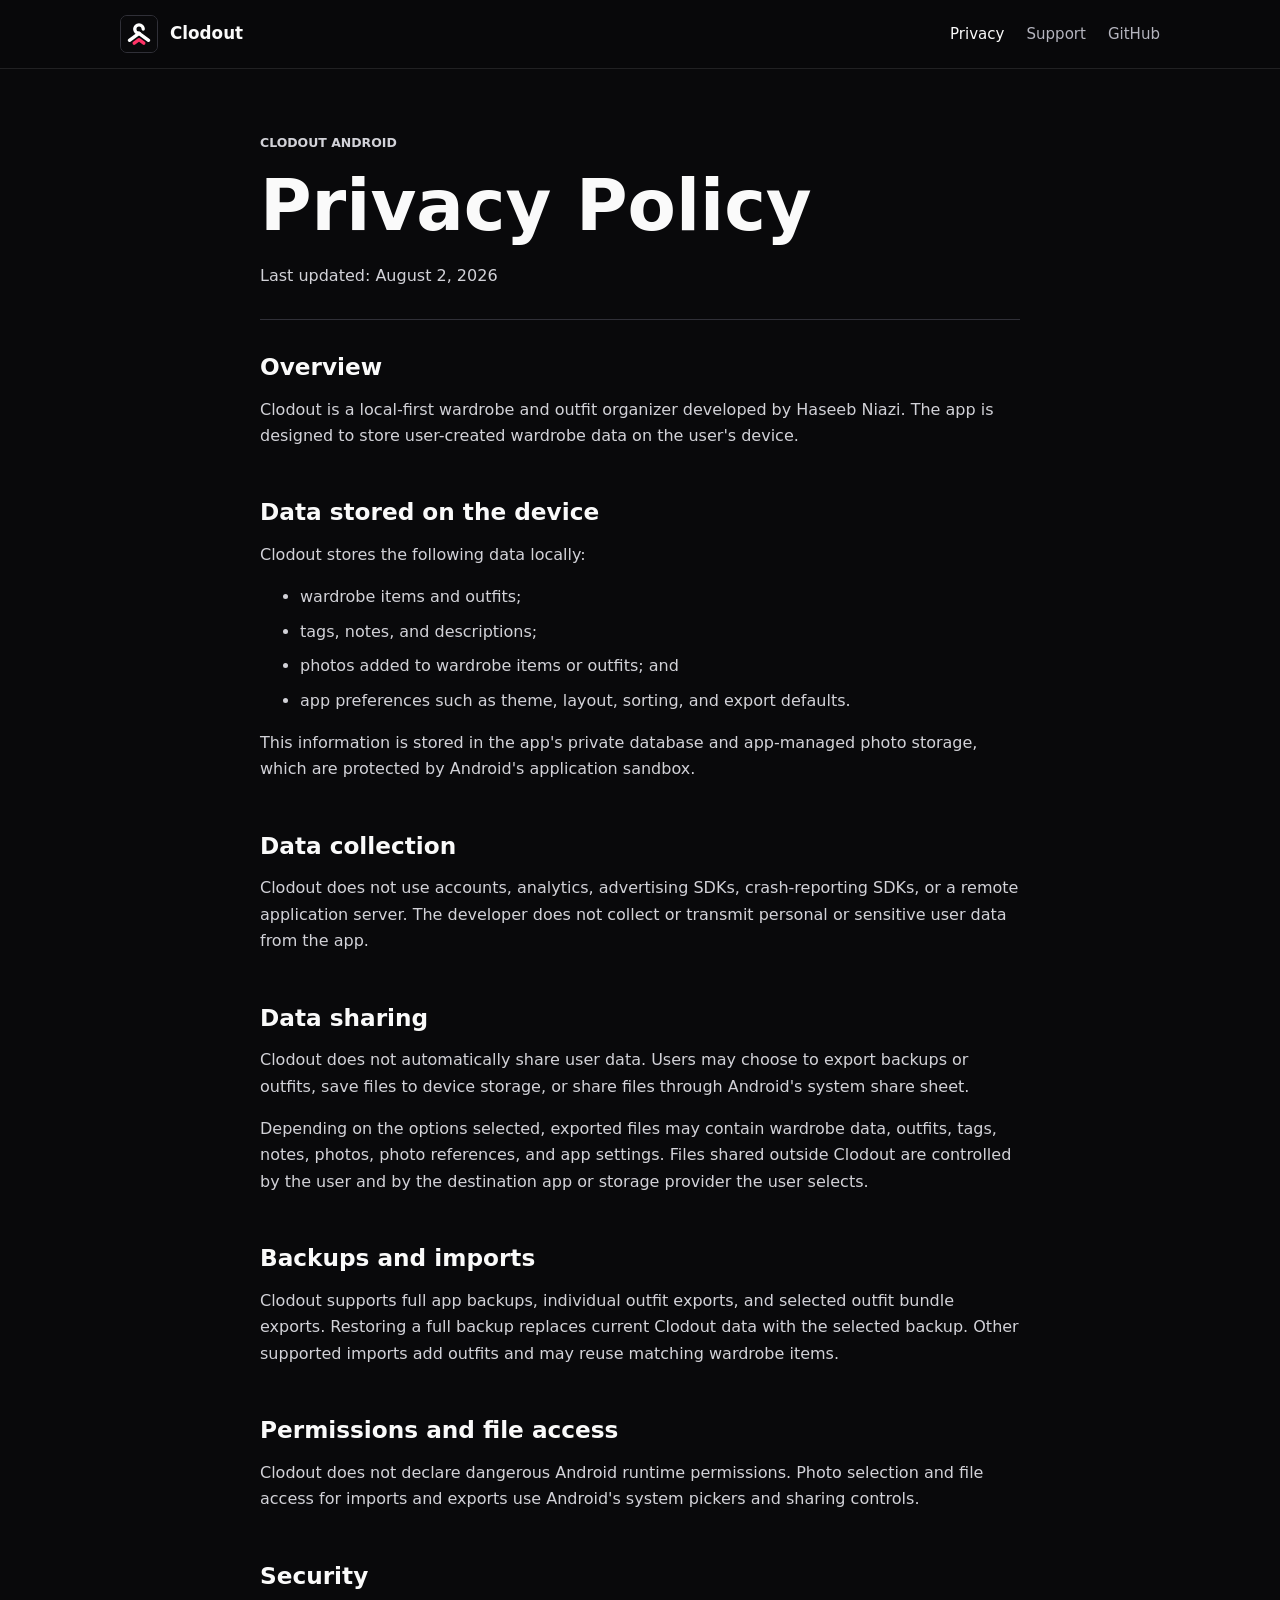
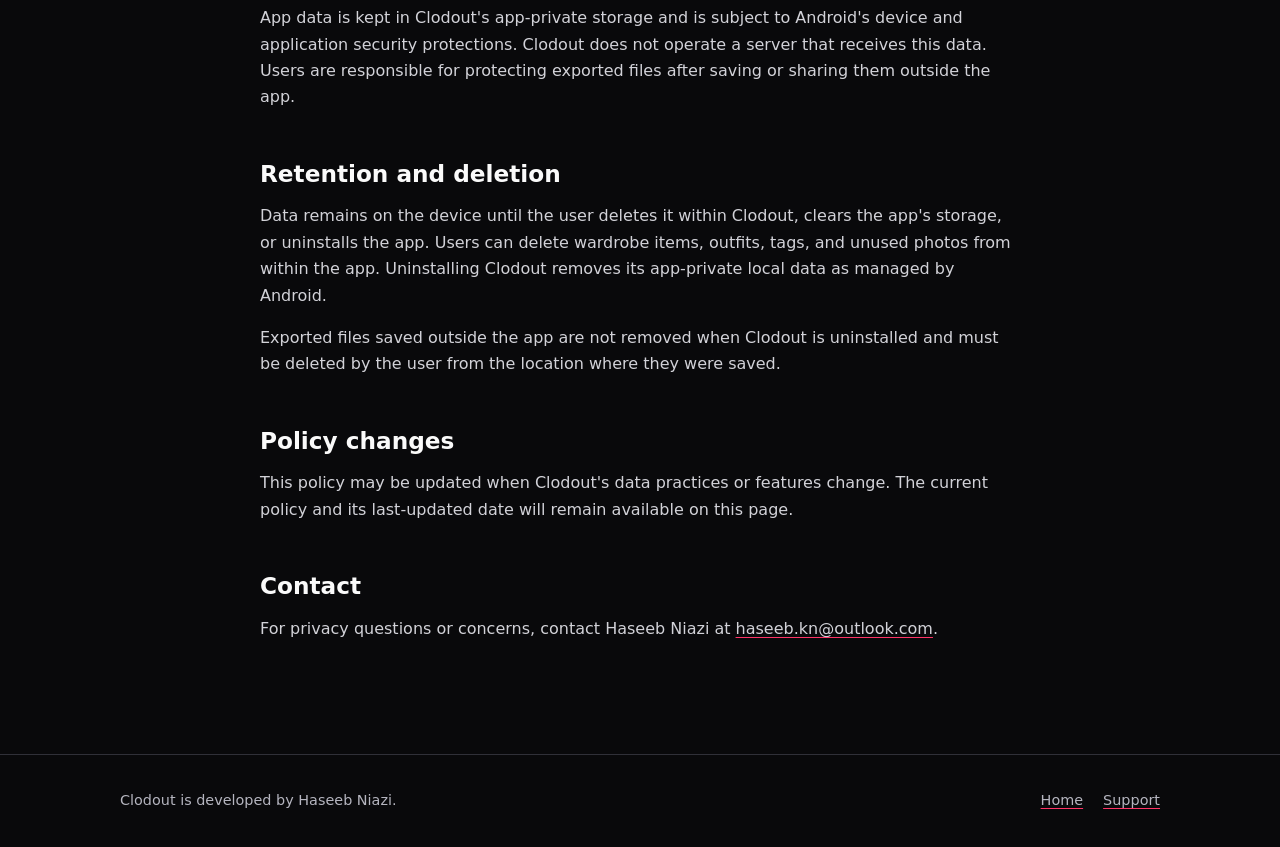
==== privacy/index.html @ 92f89fe3 "Create Clodout public website" ====
<!doctype html>
<html lang="en-US">
<head>
    <meta charset="utf-8">
    <meta name="viewport" content="width=device-width, initial-scale=1">
    <meta name="theme-color" content="#09090b">
    <meta name="description" content="Privacy Policy for the Clodout Android app.">
    <title>Privacy Policy | Clodout</title>
    <link rel="icon" href="/assets/logo.svg" type="image/svg+xml">
    <link rel="stylesheet" href="/assets/styles.css">
</head>
<body>
    <a class="skip-link" href="#main">Skip to content</a>
    <header class="site-header">
        <div class="header-inner">
            <a class="brand" href="/" aria-label="Clodout home">
                <img src="/assets/logo.svg" alt="">
                <span>Clodout</span>
            </a>
            <nav class="site-nav" aria-label="Primary navigation">
                <a href="/privacy/" aria-current="page">Privacy</a>
                <a href="/support/">Support</a>
                <a href="https://github.com/Clodout/clodout-android">GitHub</a>
            </nav>
        </div>
    </header>

    <main id="main" class="content document">
        <header class="document-header">
            <p class="eyebrow">Clodout Android</p>
            <h1>Privacy Policy</h1>
            <p class="updated">Last updated: August 2, 2026</p>
        </header>

        <section>
            <h2>Overview</h2>
            <p>Clodout is a local-first wardrobe and outfit organizer developed by Haseeb Niazi. The app is designed to store user-created wardrobe data on the user's device.</p>
        </section>

        <section>
            <h2>Data stored on the device</h2>
            <p>Clodout stores the following data locally:</p>
            <ul>
                <li>wardrobe items and outfits;</li>
                <li>tags, notes, and descriptions;</li>
                <li>photos added to wardrobe items or outfits; and</li>
                <li>app preferences such as theme, layout, sorting, and export defaults.</li>
            </ul>
            <p>This information is stored in the app's private database and app-managed photo storage, which are protected by Android's application sandbox.</p>
        </section>

        <section>
            <h2>Data collection</h2>
            <p>Clodout does not use accounts, analytics, advertising SDKs, crash-reporting SDKs, or a remote application server. The developer does not collect or transmit personal or sensitive user data from the app.</p>
        </section>

        <section>
            <h2>Data sharing</h2>
            <p>Clodout does not automatically share user data. Users may choose to export backups or outfits, save files to device storage, or share files through Android's system share sheet.</p>
            <p>Depending on the options selected, exported files may contain wardrobe data, outfits, tags, notes, photos, photo references, and app settings. Files shared outside Clodout are controlled by the user and by the destination app or storage provider the user selects.</p>
        </section>

        <section>
            <h2>Backups and imports</h2>
            <p>Clodout supports full app backups, individual outfit exports, and selected outfit bundle exports. Restoring a full backup replaces current Clodout data with the selected backup. Other supported imports add outfits and may reuse matching wardrobe items.</p>
        </section>

        <section>
            <h2>Permissions and file access</h2>
            <p>Clodout does not declare dangerous Android runtime permissions. Photo selection and file access for imports and exports use Android's system pickers and sharing controls.</p>
        </section>

        <section>
            <h2>Security</h2>
            <p>App data is kept in Clodout's app-private storage and is subject to Android's device and application security protections. Clodout does not operate a server that receives this data. Users are responsible for protecting exported files after saving or sharing them outside the app.</p>
        </section>

        <section>
            <h2>Retention and deletion</h2>
            <p>Data remains on the device until the user deletes it within Clodout, clears the app's storage, or uninstalls the app. Users can delete wardrobe items, outfits, tags, and unused photos from within the app. Uninstalling Clodout removes its app-private local data as managed by Android.</p>
            <p>Exported files saved outside the app are not removed when Clodout is uninstalled and must be deleted by the user from the location where they were saved.</p>
        </section>

        <section>
            <h2>Policy changes</h2>
            <p>This policy may be updated when Clodout's data practices or features change. The current policy and its last-updated date will remain available on this page.</p>
        </section>

        <section>
            <h2>Contact</h2>
            <p>For privacy questions or concerns, contact Haseeb Niazi at <a href="mailto:haseeb.kn@outlook.com">haseeb.kn@outlook.com</a>.</p>
        </section>
    </main>

    <footer class="site-footer">
        <div class="footer-inner">
            <span>Clodout is developed by Haseeb Niazi.</span>
            <div class="footer-links">
                <a href="/">Home</a>
                <a href="/support/">Support</a>
            </div>
        </div>
    </footer>
</body>
</html>
---- assets/styles.css ----
:root {
    color-scheme: dark;
    --background: #09090b;
    --surface: #151519;
    --surface-raised: #1e1e24;
    --text: #fafafa;
    --muted: #b5b5bf;
    --border: #303038;
    --accent: #ff3366;
    --accent-hover: #ff5c84;
    --focus: #76a9ff;
    font-family: Inter, ui-sans-serif, system-ui, -apple-system, BlinkMacSystemFont, "Segoe UI", sans-serif;
    font-synthesis: none;
}

* {
    box-sizing: border-box;
}

html {
    background: var(--background);
    scroll-behavior: smooth;
}

body {
    min-width: 320px;
    margin: 0;
    color: var(--text);
    background: var(--background);
    line-height: 1.65;
}

a {
    color: inherit;
    text-decoration-color: var(--accent);
    text-underline-offset: 0.2em;
}

a:hover {
    color: var(--accent-hover);
}

a:focus-visible {
    outline: 3px solid var(--focus);
    outline-offset: 4px;
    border-radius: 2px;
}

.skip-link {
    position: fixed;
    z-index: 10;
    top: 12px;
    left: 12px;
    padding: 10px 14px;
    color: #09090b;
    background: #ffffff;
    transform: translateY(-160%);
}

.skip-link:focus {
    transform: translateY(0);
}

.site-header {
    position: sticky;
    z-index: 5;
    top: 0;
    border-bottom: 1px solid rgba(255, 255, 255, 0.1);
    background: rgba(9, 9, 11, 0.94);
    backdrop-filter: blur(14px);
}

.header-inner,
.content,
.footer-inner {
    width: min(100% - 40px, 1040px);
    margin-inline: auto;
}

.header-inner {
    min-height: 68px;
    display: flex;
    align-items: center;
    justify-content: space-between;
    gap: 24px;
}

.brand {
    display: inline-flex;
    align-items: center;
    gap: 12px;
    font-size: 1.05rem;
    font-weight: 700;
    text-decoration: none;
}

.brand img {
    width: 38px;
    height: 38px;
    border: 1px solid var(--border);
    border-radius: 7px;
}

.site-nav {
    display: flex;
    align-items: center;
    gap: 22px;
    font-size: 0.94rem;
}

.site-nav a {
    color: var(--muted);
    text-decoration: none;
}

.site-nav a[aria-current="page"],
.site-nav a:hover {
    color: var(--text);
}

.hero {
    min-height: min(78vh, 760px);
    display: grid;
    align-content: center;
    padding-block: 72px 88px;
    border-bottom: 1px solid var(--border);
}

.hero-mark {
    width: 96px;
    height: 96px;
    margin-bottom: 28px;
    border: 1px solid var(--border);
    border-radius: 8px;
}

.eyebrow {
    margin: 0 0 12px;
    color: var(--accent);
    font-size: 0.78rem;
    font-weight: 750;
    letter-spacing: 0;
    text-transform: uppercase;
}

h1,
h2,
h3 {
    margin: 0;
    line-height: 1.15;
    letter-spacing: 0;
}

h1 {
    max-width: 780px;
    font-size: 6.5rem;
}

.hero-copy {
    max-width: 680px;
    margin: 24px 0 0;
    color: var(--muted);
    font-size: 1.4rem;
}

.status {
    display: inline-flex;
    align-items: center;
    gap: 9px;
    margin-top: 34px;
    color: var(--muted);
    font-size: 0.93rem;
}

.status::before {
    width: 8px;
    height: 8px;
    border-radius: 50%;
    background: var(--accent);
    content: "";
}

.feature-band {
    padding-block: 76px;
}

.feature-grid {
    display: grid;
    grid-template-columns: repeat(3, 1fr);
    gap: 1px;
    overflow: hidden;
    border: 1px solid var(--border);
    border-radius: 8px;
    background: var(--border);
}

.feature {
    min-height: 210px;
    padding: 28px;
    background: var(--surface);
}

.feature h2 {
    font-size: 1.12rem;
}

.feature p {
    margin: 14px 0 0;
    color: var(--muted);
}

.document {
    max-width: 760px;
    padding-block: 64px 96px;
}

.document-header {
    padding-bottom: 30px;
    border-bottom: 1px solid var(--border);
}

.document h1 {
    font-size: 4.4rem;
}

.updated {
    margin: 16px 0 0;
    color: var(--muted);
}

.document section {
    padding-top: 34px;
}

.document h2 {
    font-size: 1.45rem;
}

.document p,
.document ul {
    color: #d2d2d8;
}

.document li + li {
    margin-top: 8px;
}

.contact-box {
    margin-top: 38px;
    padding: 24px;
    border: 1px solid var(--border);
    border-radius: 8px;
    background: var(--surface);
}

.contact-box p {
    margin: 8px 0 0;
}

.site-footer {
    border-top: 1px solid var(--border);
}

.footer-inner {
    min-height: 92px;
    display: flex;
    align-items: center;
    justify-content: space-between;
    gap: 24px;
    color: var(--muted);
    font-size: 0.9rem;
}

.footer-links {
    display: flex;
    gap: 20px;
}

@media (max-width: 720px) {
    .header-inner,
    .content,
    .footer-inner {
        width: min(100% - 28px, 1040px);
    }

    .site-nav {
        gap: 14px;
        font-size: 0.88rem;
    }

    .hero {
        min-height: 680px;
        padding-block: 58px 72px;
    }

    h1 {
        font-size: 3.6rem;
    }

    .hero-copy {
        font-size: 1.15rem;
    }

    .document h1 {
        font-size: 2.6rem;
    }

    .feature-grid {
        grid-template-columns: 1fr;
    }

    .feature {
        min-height: auto;
    }

    .footer-inner {
        padding-block: 24px;
        align-items: flex-start;
        flex-direction: column;
        gap: 10px;
    }
}

@media (max-width: 600px) {
    .brand span {
        display: none;
    }

    .site-nav {
        gap: 12px;
    }

    .site-nav a:last-child {
        display: none;
    }
}

@media (prefers-reduced-motion: reduce) {
    html {
        scroll-behavior: auto;
    }
}
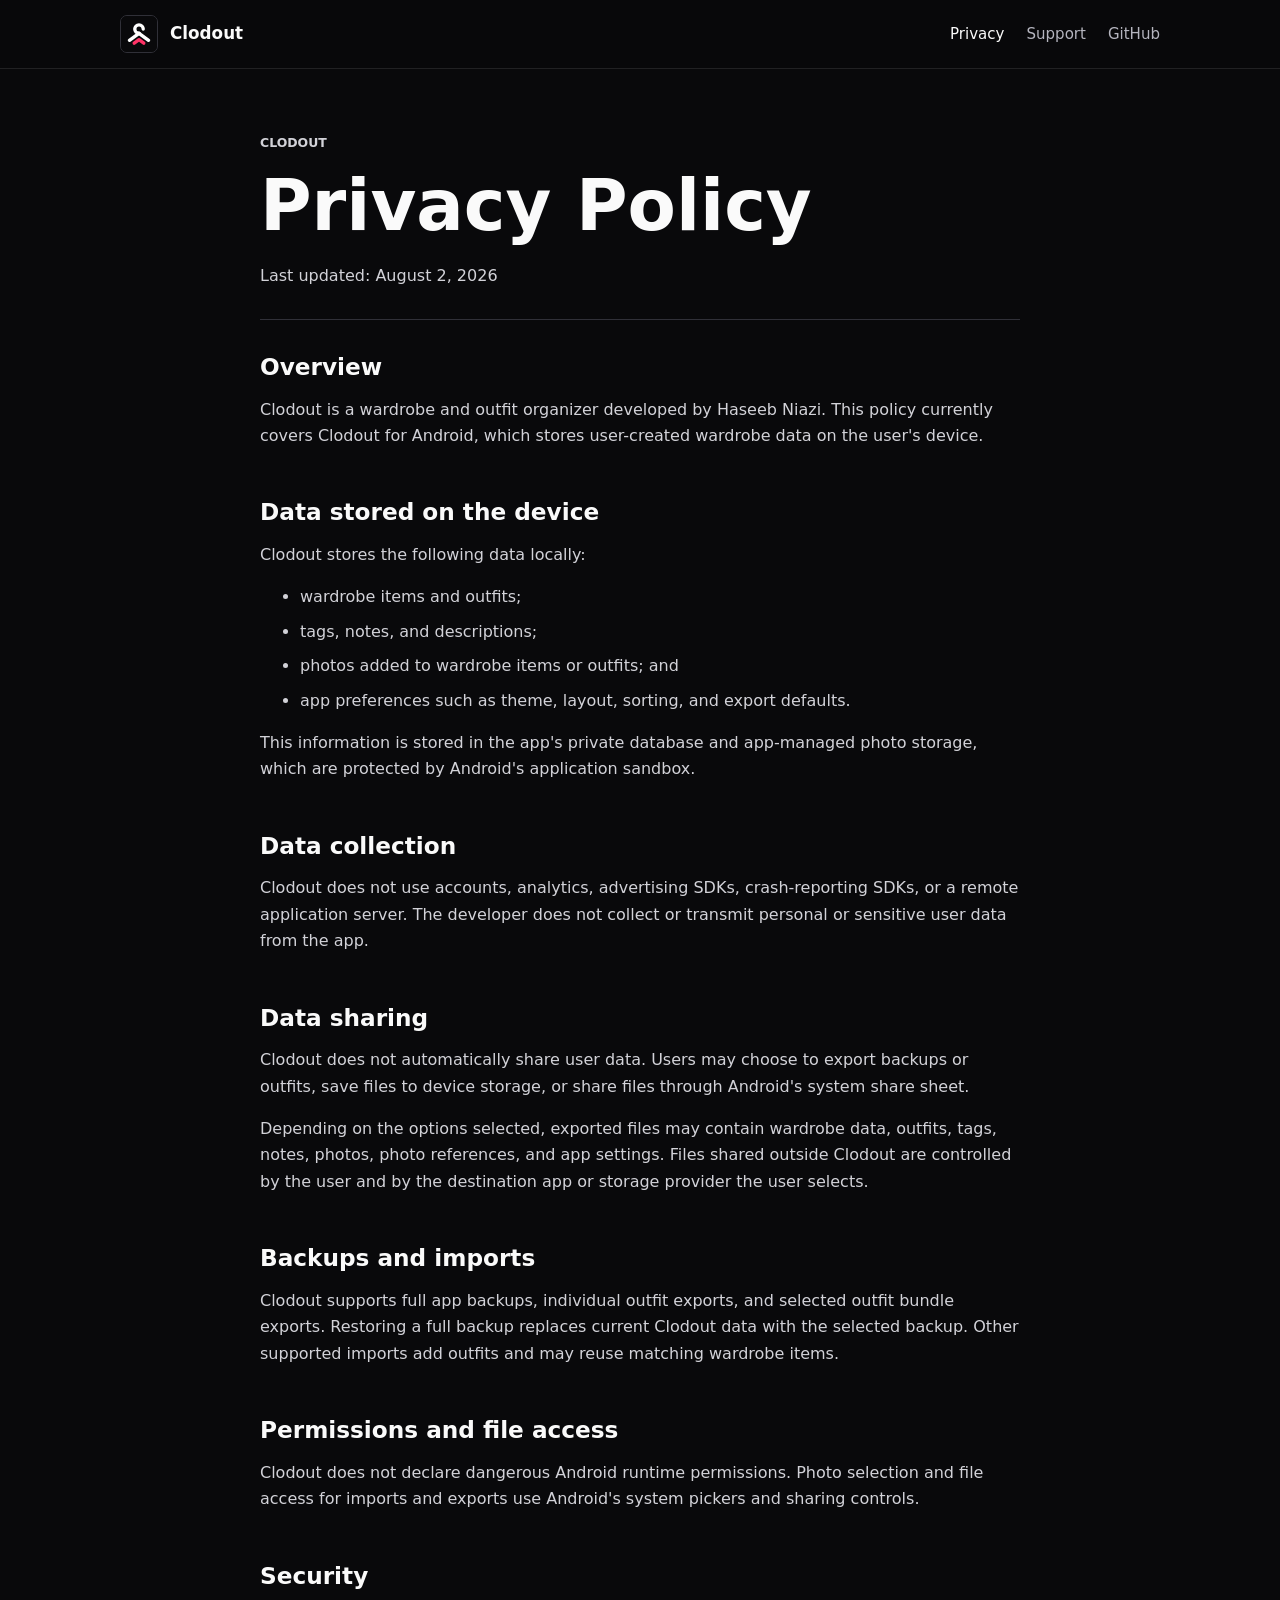
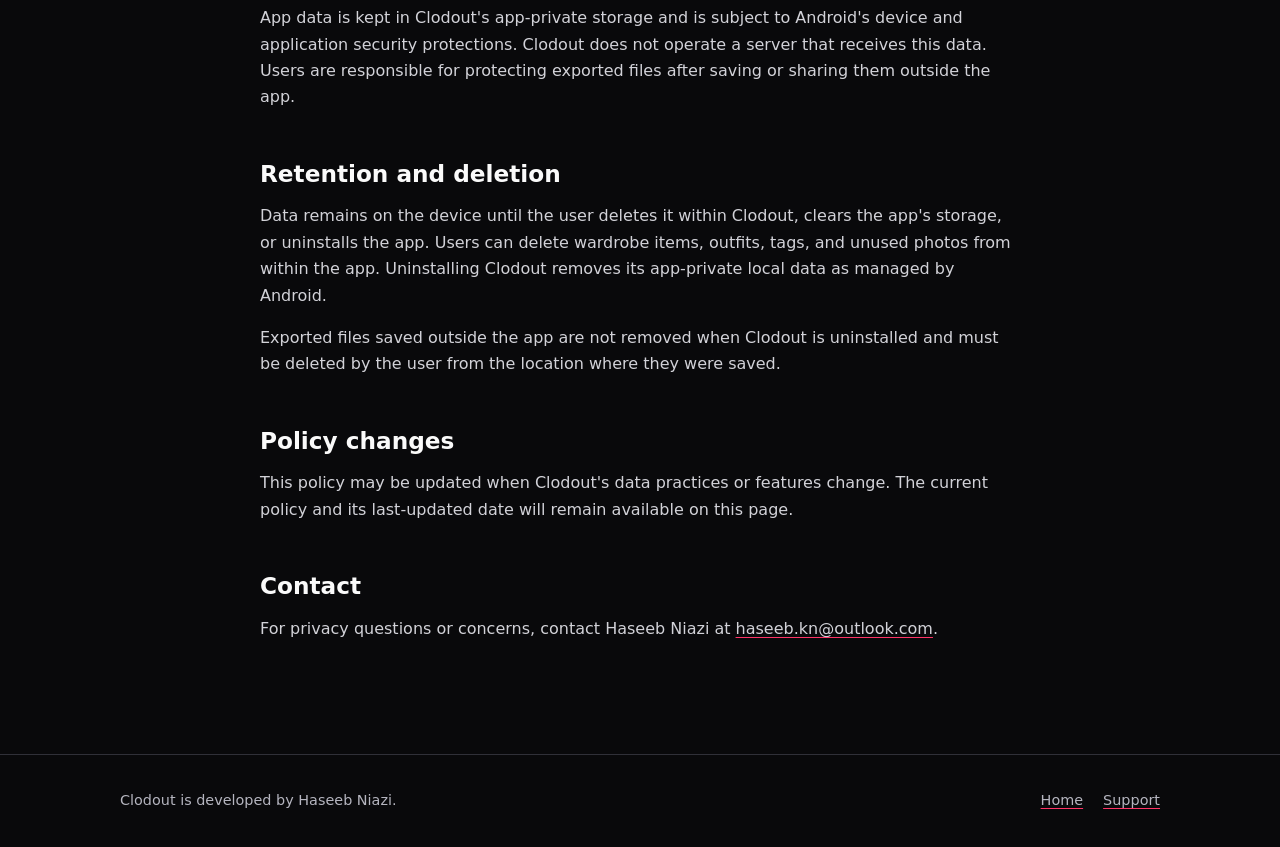
==== commit a30ca8e3: "Make Clodout site platform neutral" ====
--- a/privacy/index.html
+++ b/privacy/index.html
@@ -4,7 +4,7 @@
     <meta charset="utf-8">
     <meta name="viewport" content="width=device-width, initial-scale=1">
     <meta name="theme-color" content="#09090b">
-    <meta name="description" content="Privacy Policy for the Clodout Android app.">
+    <meta name="description" content="Privacy Policy for Clodout.">
     <title>Privacy Policy | Clodout</title>
     <link rel="icon" href="/assets/logo.svg" type="image/svg+xml">
     <link rel="stylesheet" href="/assets/styles.css">
@@ -20,21 +20,21 @@
             <nav class="site-nav" aria-label="Primary navigation">
                 <a href="/privacy/" aria-current="page">Privacy</a>
                 <a href="/support/">Support</a>
-                <a href="https://github.com/Clodout/clodout-android">GitHub</a>
+                <a href="https://github.com/Clodout">GitHub</a>
             </nav>
         </div>
     </header>
 
     <main id="main" class="content document">
         <header class="document-header">
-            <p class="eyebrow">Clodout Android</p>
+            <p class="eyebrow">Clodout</p>
             <h1>Privacy Policy</h1>
             <p class="updated">Last updated: August 2, 2026</p>
         </header>
 
         <section>
             <h2>Overview</h2>
-            <p>Clodout is a local-first wardrobe and outfit organizer developed by Haseeb Niazi. The app is designed to store user-created wardrobe data on the user's device.</p>
+            <p>Clodout is a wardrobe and outfit organizer developed by Haseeb Niazi. This policy currently covers Clodout for Android, which stores user-created wardrobe data on the user's device.</p>
         </section>
 
         <section>
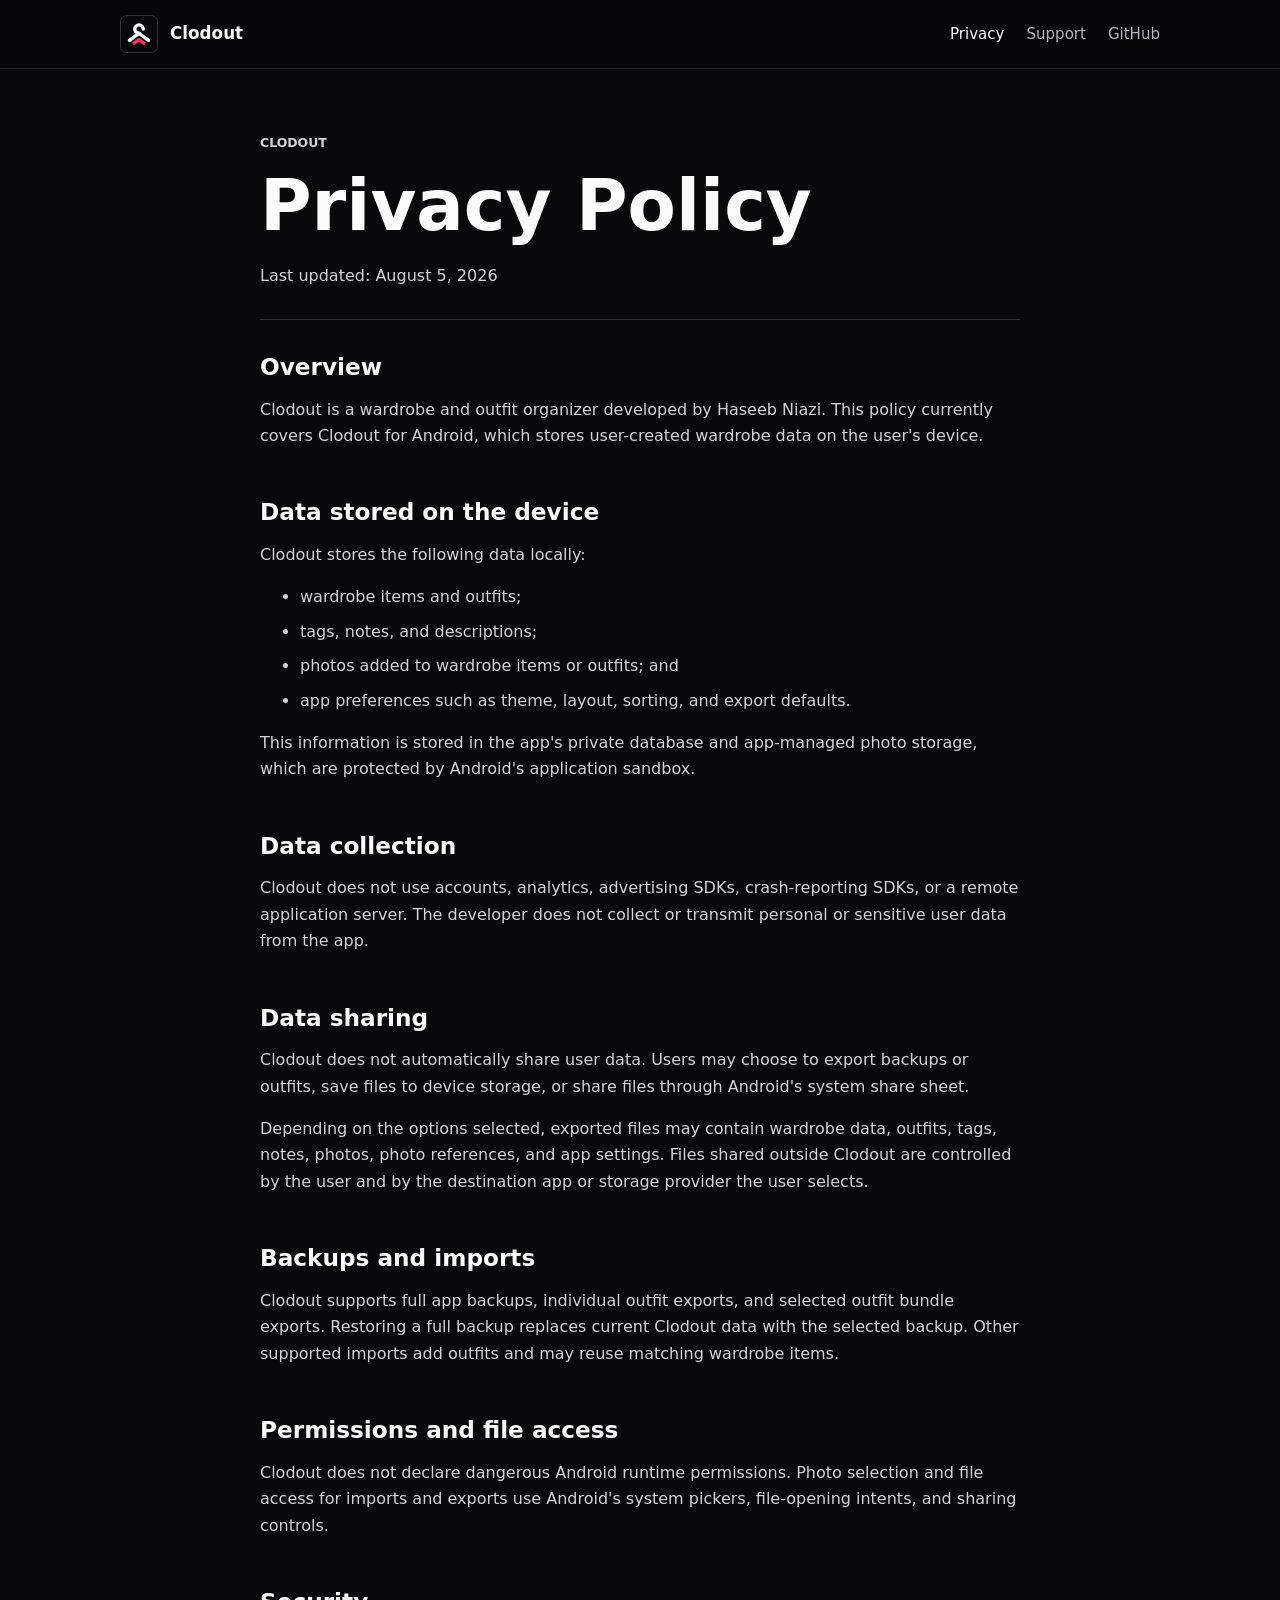
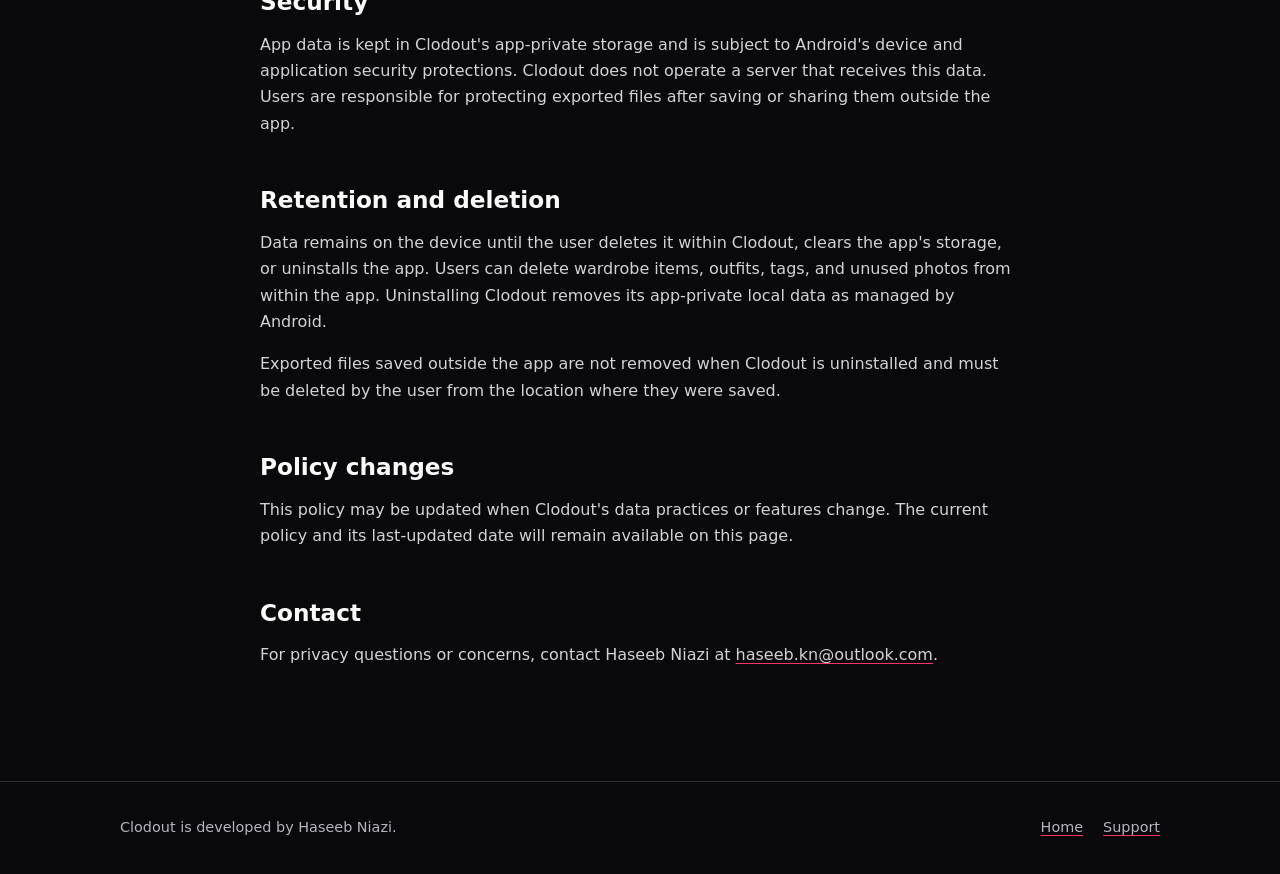
==== commit b4626a73: "Remove status message from homepage and update privacy policy date; add section on importing Clodout" ====
--- a/privacy/index.html
+++ b/privacy/index.html
@@ -6,6 +6,7 @@
     <meta name="theme-color" content="#09090b">
     <meta name="description" content="Privacy Policy for Clodout.">
     <title>Privacy Policy | Clodout</title>
+    <link rel="canonical" href="https://clodout.haseeb.ca/privacy/">
     <link rel="icon" href="/assets/logo.svg" type="image/svg+xml">
     <link rel="stylesheet" href="/assets/styles.css">
 </head>
@@ -29,7 +30,7 @@
         <header class="document-header">
             <p class="eyebrow">Clodout</p>
             <h1>Privacy Policy</h1>
-            <p class="updated">Last updated: August 2, 2026</p>
+            <p class="updated">Last updated: August 5, 2026</p>
         </header>
 
         <section>
@@ -67,7 +68,7 @@
 
         <section>
             <h2>Permissions and file access</h2>
-            <p>Clodout does not declare dangerous Android runtime permissions. Photo selection and file access for imports and exports use Android's system pickers and sharing controls.</p>
+            <p>Clodout does not declare dangerous Android runtime permissions. Photo selection and file access for imports and exports use Android's system pickers, file-opening intents, and sharing controls.</p>
         </section>
 
         <section>
--- a/assets/styles.css
+++ b/assets/styles.css
@@ -163,23 +163,6 @@
     font-size: 1.4rem;
 }
 
-.status {
-    display: inline-flex;
-    align-items: center;
-    gap: 9px;
-    margin-top: 34px;
-    color: var(--muted);
-    font-size: 0.93rem;
-}
-
-.status::before {
-    width: 8px;
-    height: 8px;
-    border-radius: 50%;
-    background: var(--accent);
-    content: "";
-}
-
 .feature-band {
     padding-block: 76px;
 }
